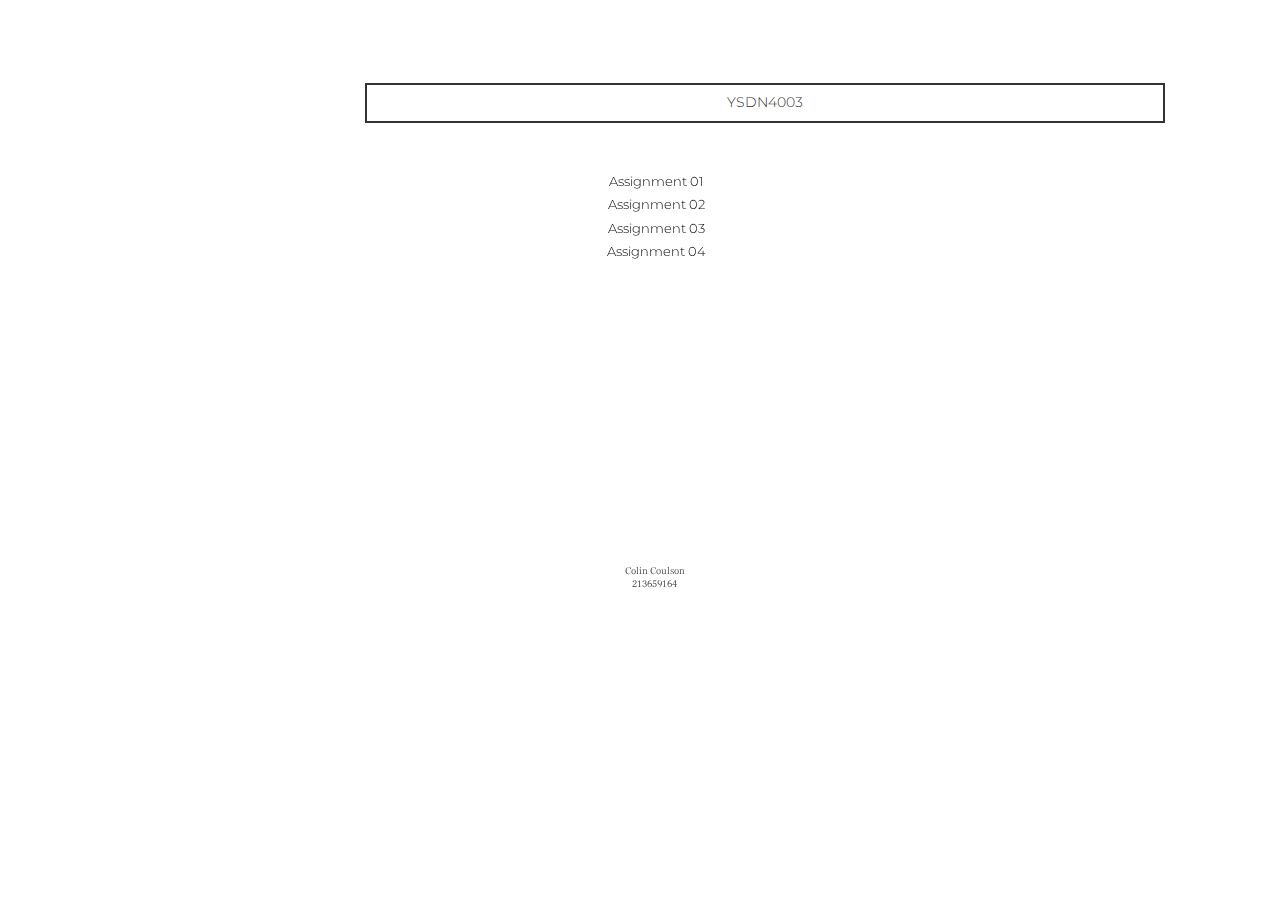
==== pages/Assignment02.html @ 1fe133ef "Fixes to pages and links" ====
<!DOCTYPE html>
<html lang="en">
  <head>
    <meta charset="utf-8">
    <meta http-equiv="X-UA-Compatible" content="IE=edge">
    <meta name="viewport" content="width=device-width, initial-scale=1">
    <!-- The above 3 meta tags *must* come first in the head; any other head content must come *after* these tags -->
    <title>YSDN4003 Colin Coulson</title>

    <!-- Bootstrap -->
    <link href="../css/bootstrap.min.css" rel="stylesheet">
    <link rel="stylesheet" href="../css/styles.css">
      
    <link href="https://fonts.googleapis.com/css2?family=Montserrat:wght@300;400;500;600&display=swap" rel="stylesheet">
      
    <link href="https://fonts.googleapis.com/css2?family=Frank+Ruhl+Libre:wght@300;400;500;700&display=swap" rel="stylesheet">
 
  </head>
    
    
  <body>
    <main>
        
        <div class="box1" id="box1">
        <h1>C.C.</h1>
        </div>
        
        <div class="box2" id="box2">
        <h2>YSDN4003</h2>
        </div>
        
        <div class="box3" id="box3">
        <ul>
            <li>
                <a href="../index.html">Assignment 01</a>
            </li>
            <li>
                <a href="Assignment02.html">Assignment 02</a>
            </li>
            <li>
                <a href="Assignment03.html">Assignment 03</a>
            </li>
            <li>
                <a href="Assignment04.html">Assignment 04</a>
            </li>
            
            <h4>
                Colin Coulson
                <br>
                213659164
            </h4>
        </ul>
        </div>
       
        <!- when adding a photo use 
        div class="gallary"
        img src="" alt="" ->
        
        <div class="box4">
            
                
        </div>
        
        
    </main>

    
    <script src="https://ajax.googleapis.com/ajax/libs/jquery/1.12.4/jquery.min.js"></script>
    
    <script src="js/bootstrap.min.js"></script>
  </body>
</html>
---- css/styles.css ----
body {
    margin: auto;
}

main {
    display: grid;
    grid-template-columns: 170px 800px;
    grid-template-rows: ;
    grid-template-areas: 
        "box1 box2"
        "box3 box4";
    grid-column-gap: 80px;
    grid-row-gap: 50px;
    margin: auto;
    max-width: 1050px;
}

.gallery img{
    width: 100%;
}

/* start of grid boxes */

.box1 {
    grid-area: box1;
    align-self: center;
    justify-self: center;
        
}

.box2 {
    grid-area: box2;
    align-self: center;
    justify-self: center; 
    
}

.box3 {
    grid-area: box3;
    justify-self: center; 
}

.box4 {
    grid-area: box4;
    margin-top: 105px;
}

#box1 {
    position: fixed;
    margin-top: 40px;
}

#box2 {
    position: fixed;
    margin-top: 40px;
    margin-left: 250px;
}

#box3 {
    position: fixed;
    margin-top: 170px;
    margin-left: 32px;
}

/* start of type elements */

h1 {
    font-family: 'Frank Ruhl Libre', serif;
    font-size: 18px;
    font-weight: 500; 
    text-align: center;
    color: white;
    background: black;
    width: 170px;
    height: 40px;
    padding-top: 10px;
    
}

h2 {
    font-family: 'Montserrat', sans-serif;
    font-weight: 300;
    font-size: 14px;
    text-align: center;
    padding-top: 10px;
    border: 2px solid;
    height: 40px;
    width: 800px;
    background-color: white;
    position: static;
}

h3 {
    font-family: 'Frank Ruhl Libre', serif;
    font-size: 16px;
    font-weight: 500;
    width: 800px;
}

h4 {
    font-family: 'Frank Ruhl Libre', serif;
    font-size: 10px;
    font-weight: 300;
    line-height: 1.3;
    margin-top: 300px;
    margin-left: 12px;
}

p {
    font-family: 'Montserrat', sans-serif;
    font-weight: 400;
    font-size: 13px;
    line-height: 1.8;
    width: 790px;
    padding-bottom: 15px;
}

/* Buttons and lists */

a {
    font-family: 'Montserrat', sans-serif;
    color: black;
    text-decoration: none;
    font-size: 13px;
    font-weight: 300;
    margin-left: 15px;
    line-height: 1.8;
    text-align: center;
    
}

a:hover {
    font-family: 'Montserrat', sans-serif;
    color: #F6CC43;
    text-decoration: none;
    font-weight: 500;
    font-size: 13px;
    text-align: center;
}

ul {
    list-style-type: none;
    text-align: center;
    padding-left: 0px;
    margin-left: -15px;
}
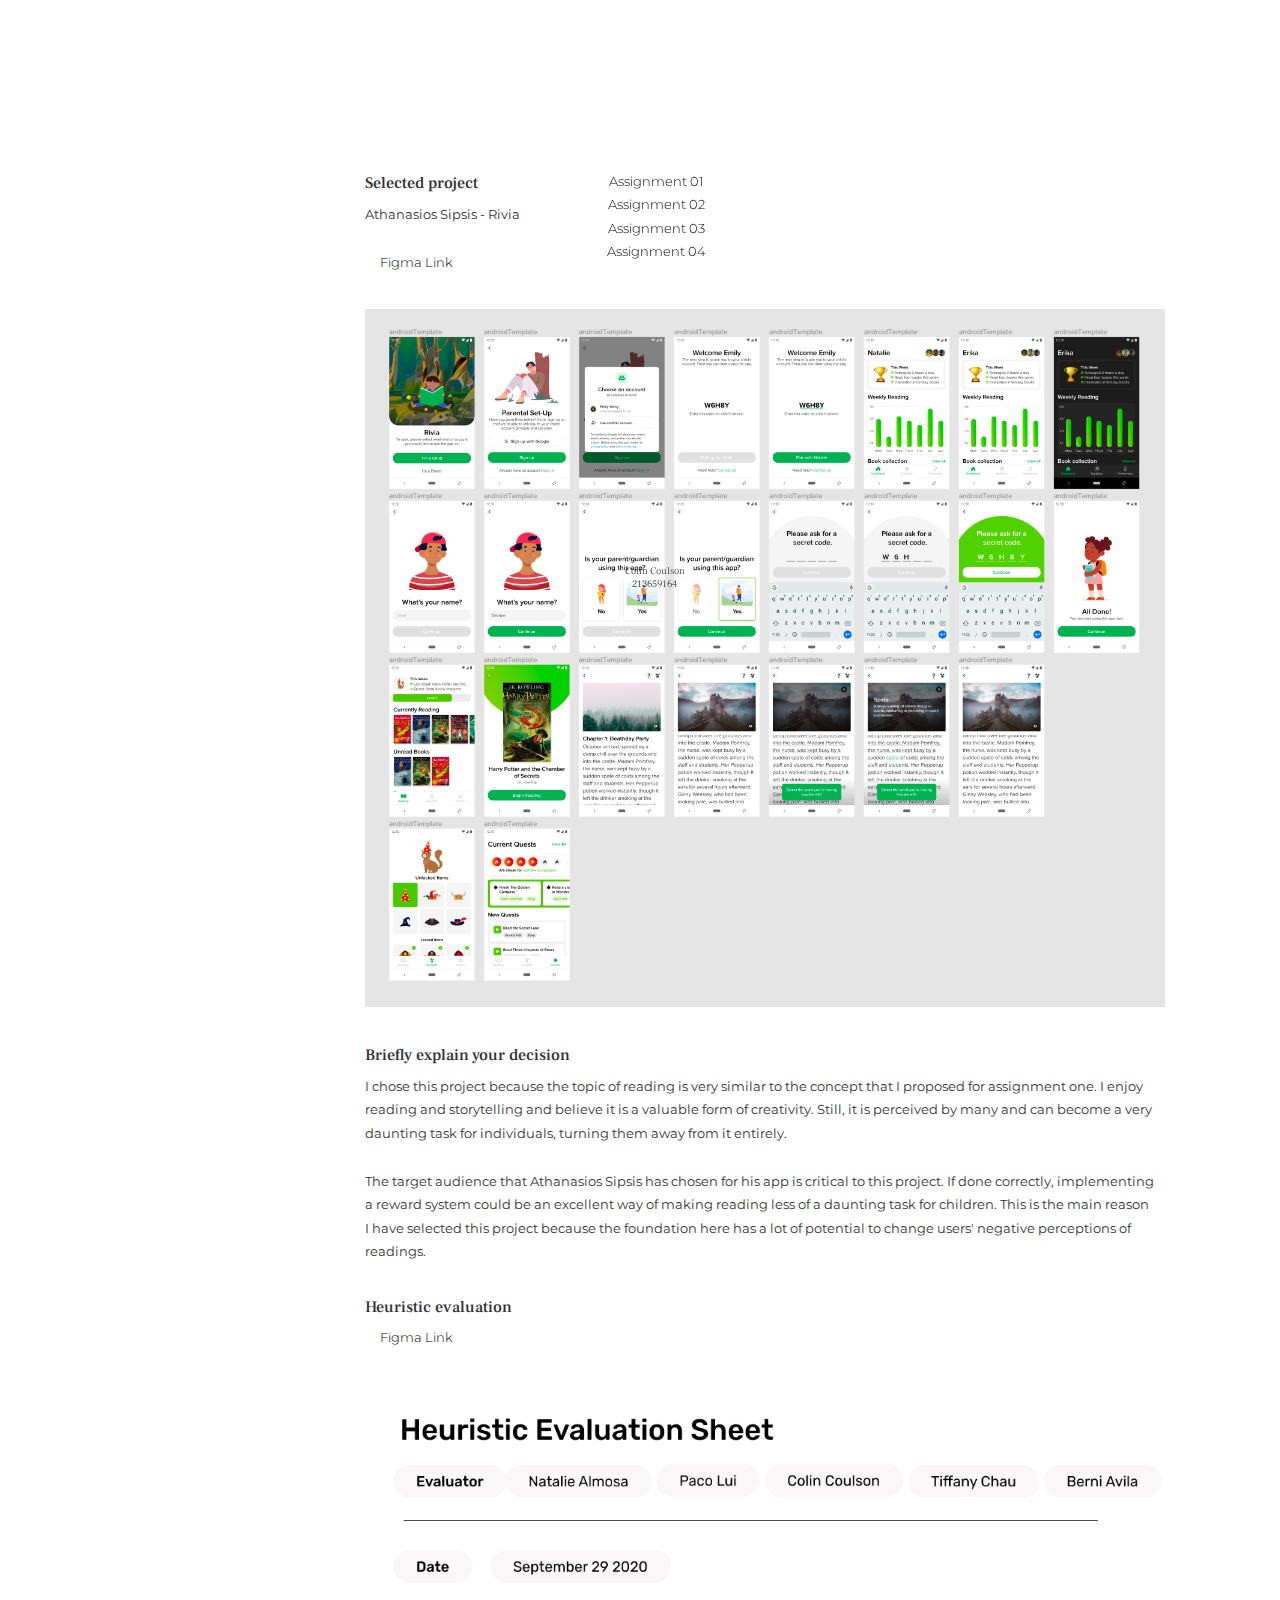
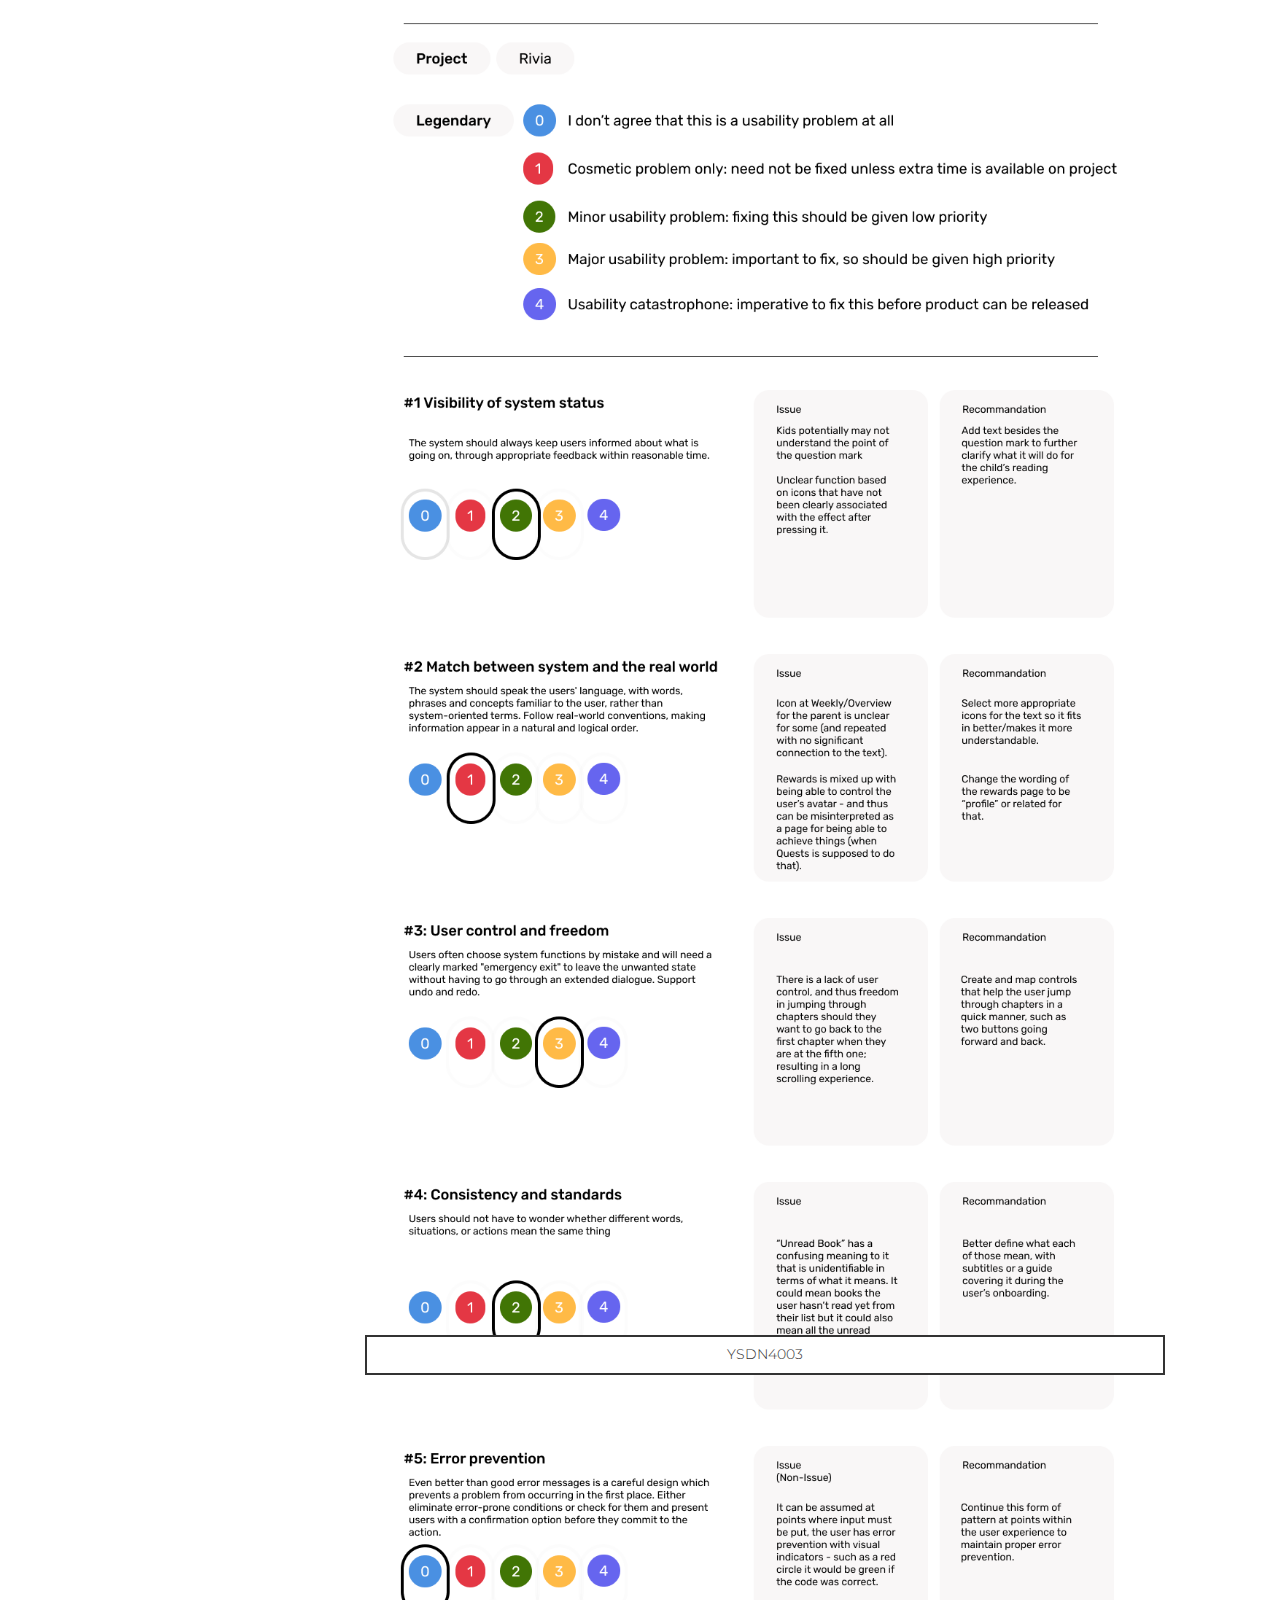
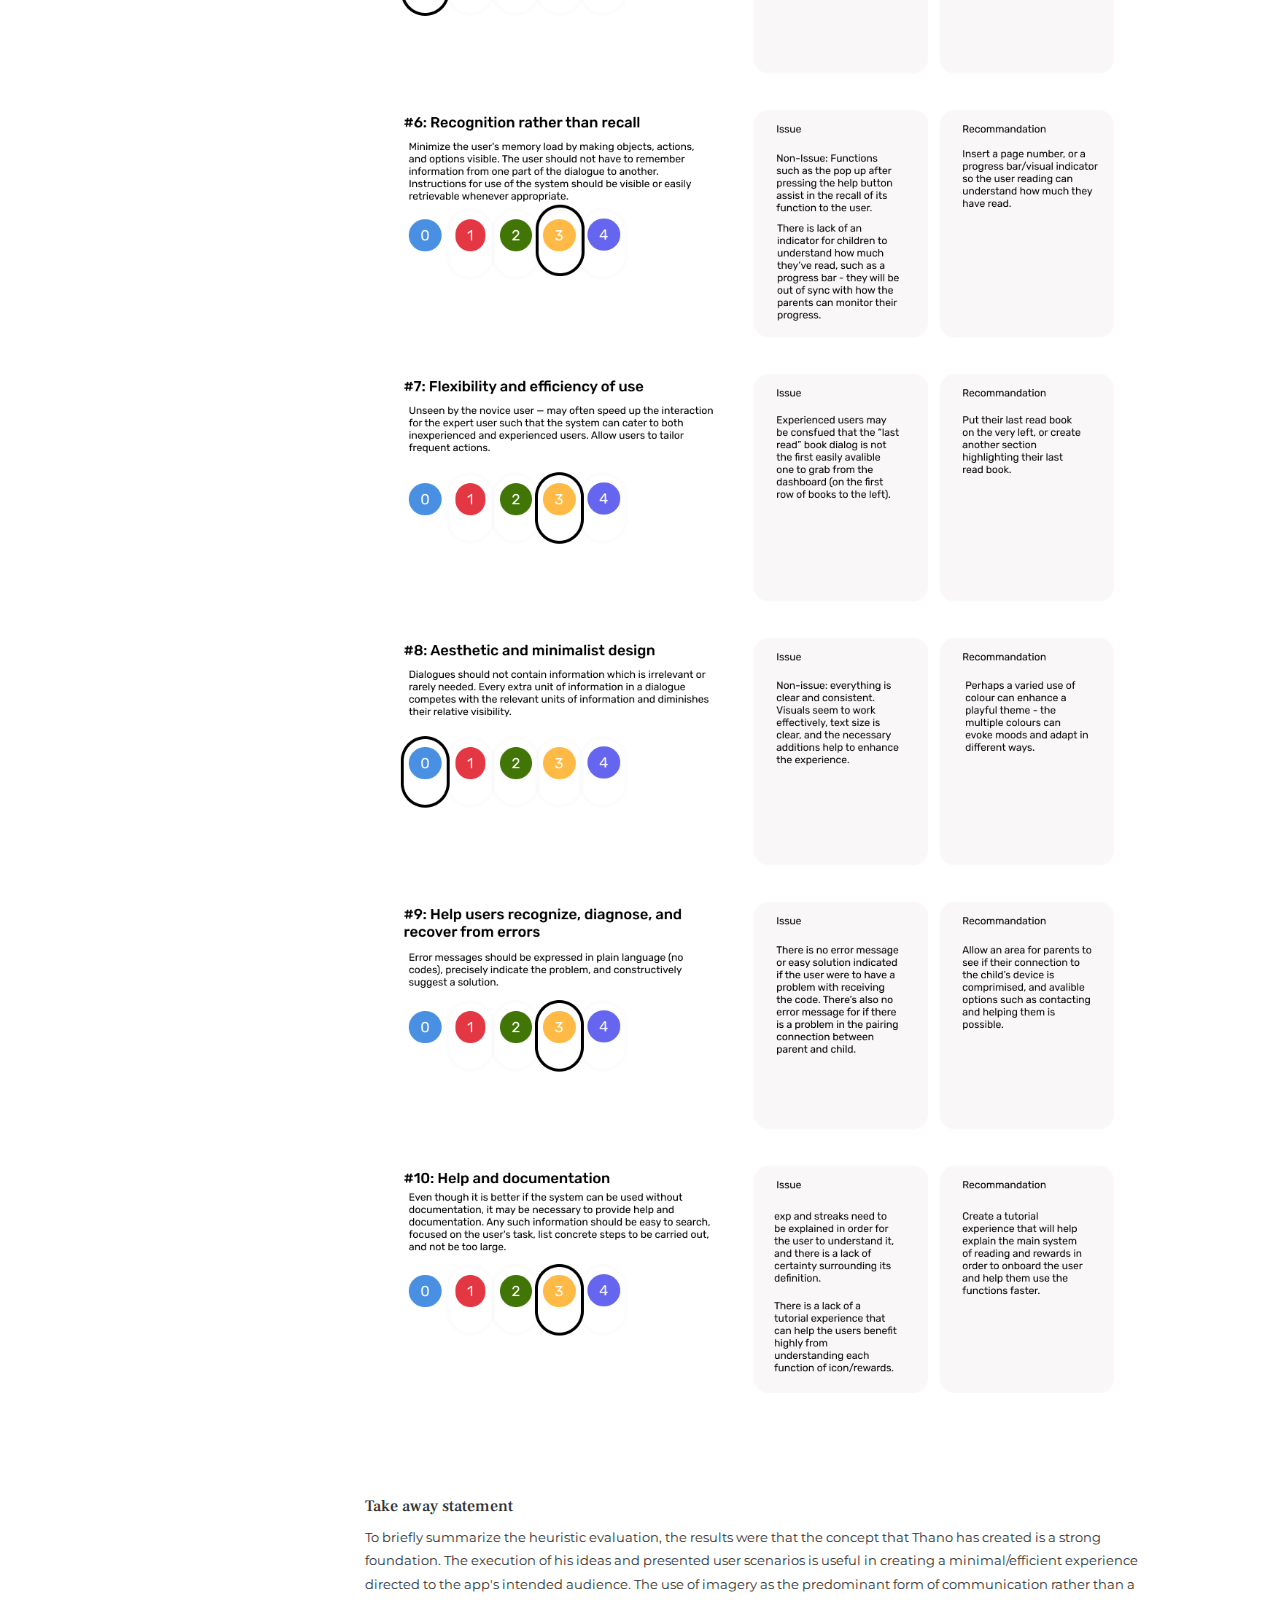
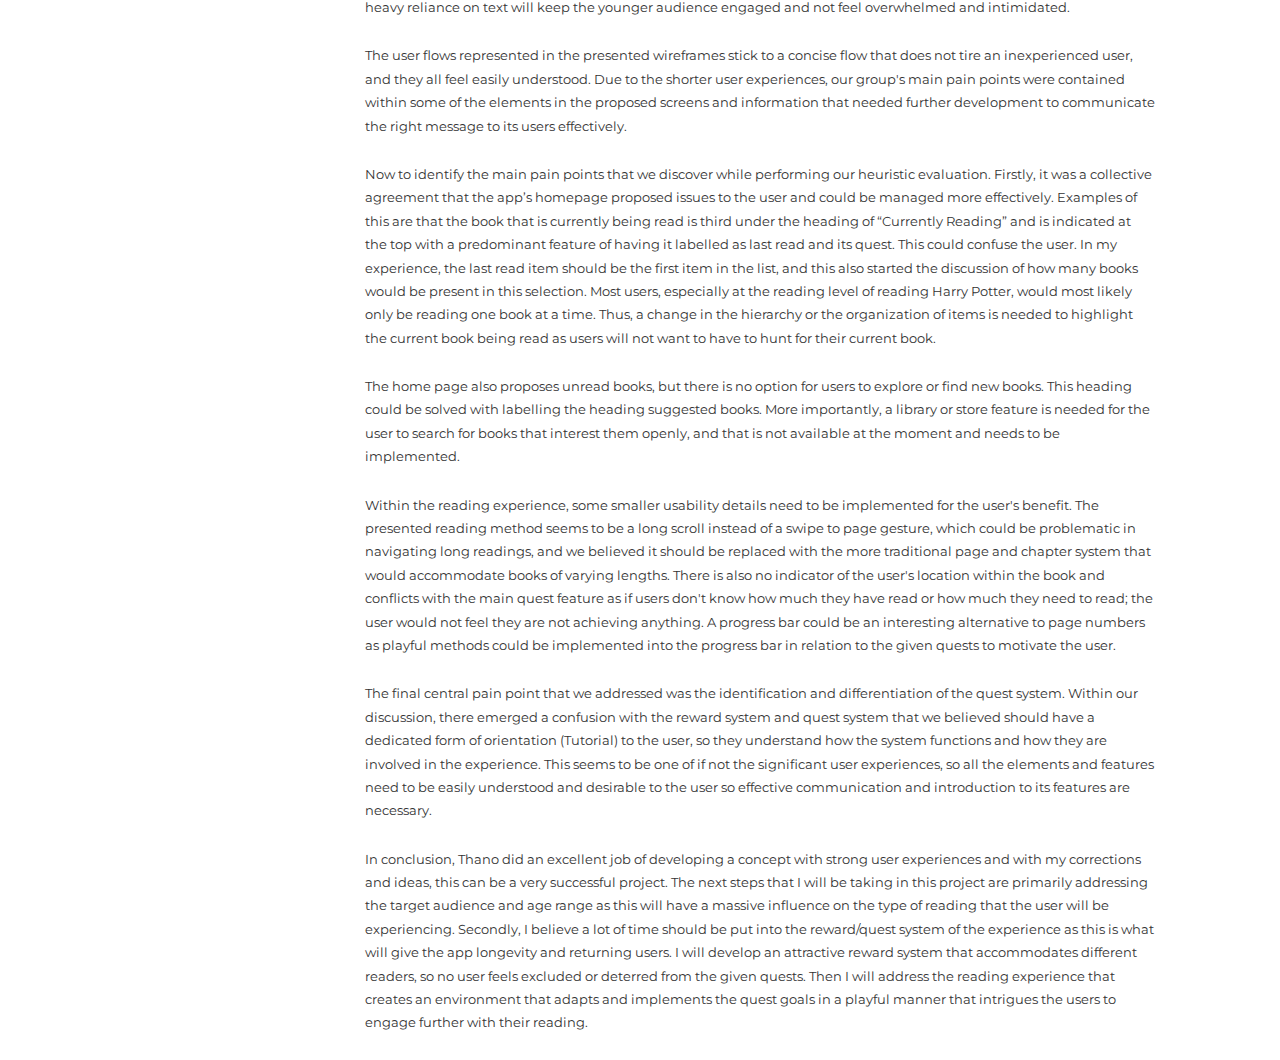
==== commit 1b1fc5cf: "Assignment 2 update" ====
--- a/pages/Assignment02.html
+++ b/pages/Assignment02.html
@@ -58,6 +58,34 @@
         
         <div class="box4">
             
+            <h3>Selected project</h3>
+            <p>Athanasios Sipsis - Rivia</p>
+            <a href="https://www.figma.com/file/JVzPmOyK5ZgheMnozuPhyr/YSDN4003-Assignment-2?node-id=0%3A1">Figma Link</a>
+            <img src="../img/Screen%20Shot%202020-10-05%20at%207.15.53%20PM.png" alt="screenshot12" id="feedbackimg">
+            
+            <h3>Briefly explain your decision</h3>
+            <p>I chose this project because the topic of reading is very similar to the concept that I proposed for assignment one. I enjoy reading and storytelling and believe it is a valuable form of creativity. Still, it is perceived by many and can become a very daunting task for individuals, turning them away from it entirely.
+            </p>
+            <p>
+            The target audience that Athanasios Sipsis has chosen for his app is critical to this project. If done correctly, implementing a reward system could be an excellent way of making reading less of a daunting task for children. This is the main reason I have selected this project because the foundation here has a lot of potential to change users' negative perceptions of readings.
+            </p>
+            
+            <h3>Heuristic evaluation</h3>
+            <a href="https://www.figma.com/file/JVzPmOyK5ZgheMnozuPhyr/YSDN4003-Assignment-2?node-id=1%3A2">Figma Link</a>
+            <img src="../img/Heuristic%20Evalutaion%20Sheet.png" alt="screenshot13" id="feedbackimg">
+            
+            
+            
+            <h3>Take away statement</h3>
+            
+            <p>To briefly summarize the heuristic evaluation, the results were that the concept that Thano has created is a strong foundation. The execution of his ideas and presented user scenarios is useful in creating a minimal/efficient experience directed to the app's intended audience. The use of imagery as the predominant form of communication rather than a heavy reliance on text will keep the younger audience engaged and not feel overwhelmed and intimidated.</p>
+            <p>The user flows represented in the presented wireframes stick to a concise flow that does not tire an inexperienced user, and they all feel easily understood. Due to the shorter user experiences, our group's main pain points were contained within some of the elements in the proposed screens and information that needed further development to communicate the right message to its users effectively.</p>
+            <p>Now to identify the main pain points that we discover while performing our heuristic evaluation. Firstly, it was a collective agreement that the app’s homepage proposed issues to the user and could be managed more effectively. Examples of this are that the book that is currently being read is third under the heading of “Currently Reading” and is indicated at the top with a predominant feature of having it labelled as last read and its quest. This could confuse the user. In my experience, the last read item should be the first item in the list, and this also started the discussion of how many books would be present in this selection. Most users, especially at the reading level of reading Harry Potter, would most likely only be reading one book at a time. Thus, a change in the hierarchy or the organization of items is needed to highlight the current book being read as users will not want to have to hunt for their current book.</p>
+            <p>The home page also proposes unread books, but there is no option for users to explore or find new books. This heading could be solved with labelling the heading suggested books. More importantly, a library or store feature is needed for the user to search for books that interest them openly, and that is not available at the moment and needs to be implemented.</p>
+            <p>Within the reading experience, some smaller usability details need to be implemented for the user's benefit. The presented reading method seems to be a long scroll instead of a swipe to page gesture, which could be problematic in navigating long readings, and we believed it should be replaced with the more traditional page and chapter system that would accommodate books of varying lengths. There is also no indicator of the user's location within the book and conflicts with the main quest feature as if users don't know how much they have read or how much they need to read; the user would not feel they are not achieving anything. A progress bar could be an interesting alternative to page numbers as playful methods could be implemented into the progress bar in relation to the given quests to motivate the user.</p>
+            <p>The final central pain point that we addressed was the identification and differentiation of the quest system. Within our discussion, there emerged a confusion with the reward system and quest system that we believed should have a dedicated form of orientation (Tutorial) to the user, so they understand how the system functions and how they are involved in the experience. This seems to be one of if not the significant user experiences, so all the elements and features need to be easily understood and desirable to the user so effective communication and introduction to its features are necessary. </p>
+            <p>In conclusion, Thano did an excellent job of developing a concept with strong user experiences and with my corrections and ideas, this can be a very successful project. The next steps that I will be taking in this project are primarily addressing the target audience and age range as this will have a massive influence on the type of reading that the user will be experiencing. Secondly, I believe a lot of time should be put into the reward/quest system of the experience as this is what will give the app longevity and returning users. I will develop an attractive reward system that accommodates different readers, so no user feels excluded or deterred from the given quests. Then I will address the reading experience that creates an environment that adapts and implements the quest goals in a playful manner that intrigues the users to engage further with their reading.</p>
+            
                 
         </div>
         
--- a/css/styles.css
+++ b/css/styles.css
@@ -15,8 +15,9 @@
     max-width: 1050px;
 }
 
-.gallery img{
-    width: 100%;
+img {
+    max-width: 800px;
+    margin-bottom: 20px;
 }
 
 /* start of grid boxes */
@@ -145,5 +146,9 @@
     margin-left: -15px;
 }
 
+/* Exercise one images */
 
+#feedbackimg {
+    margin-top: 35px;
+}
 
